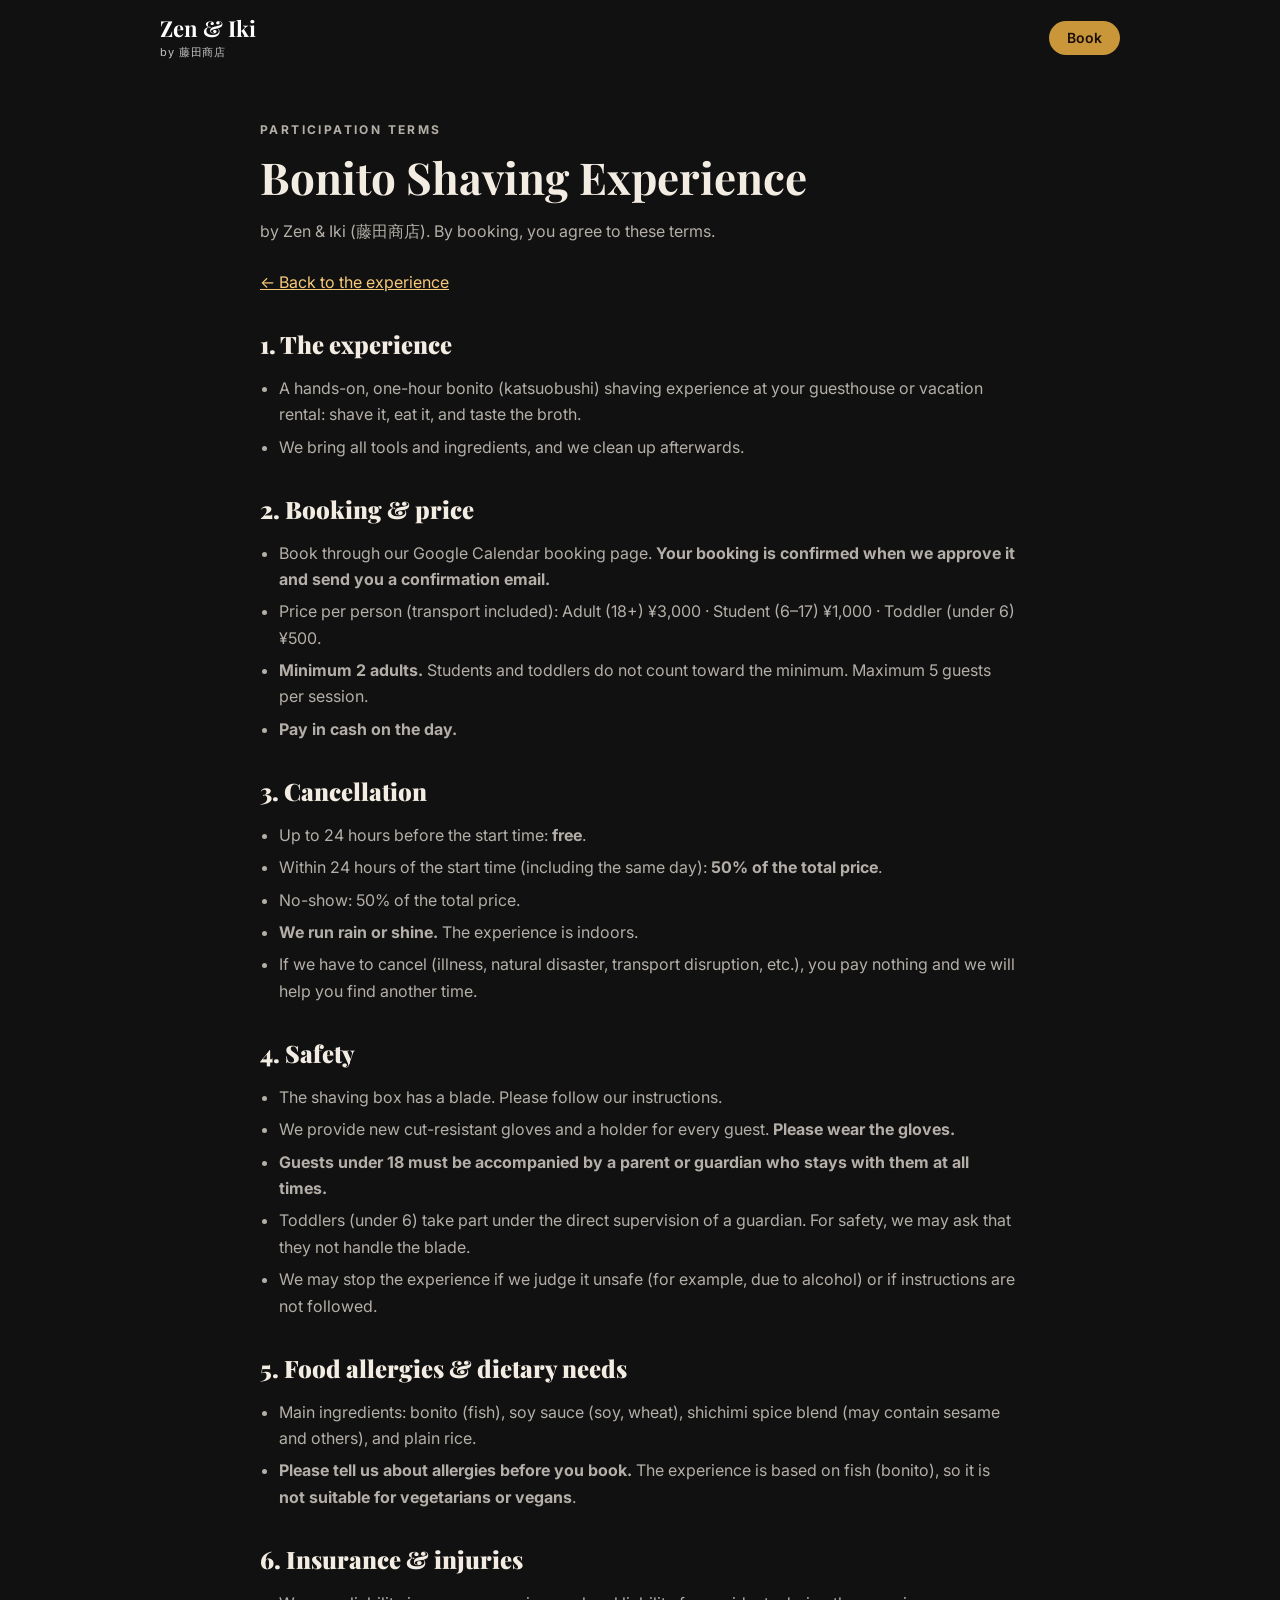
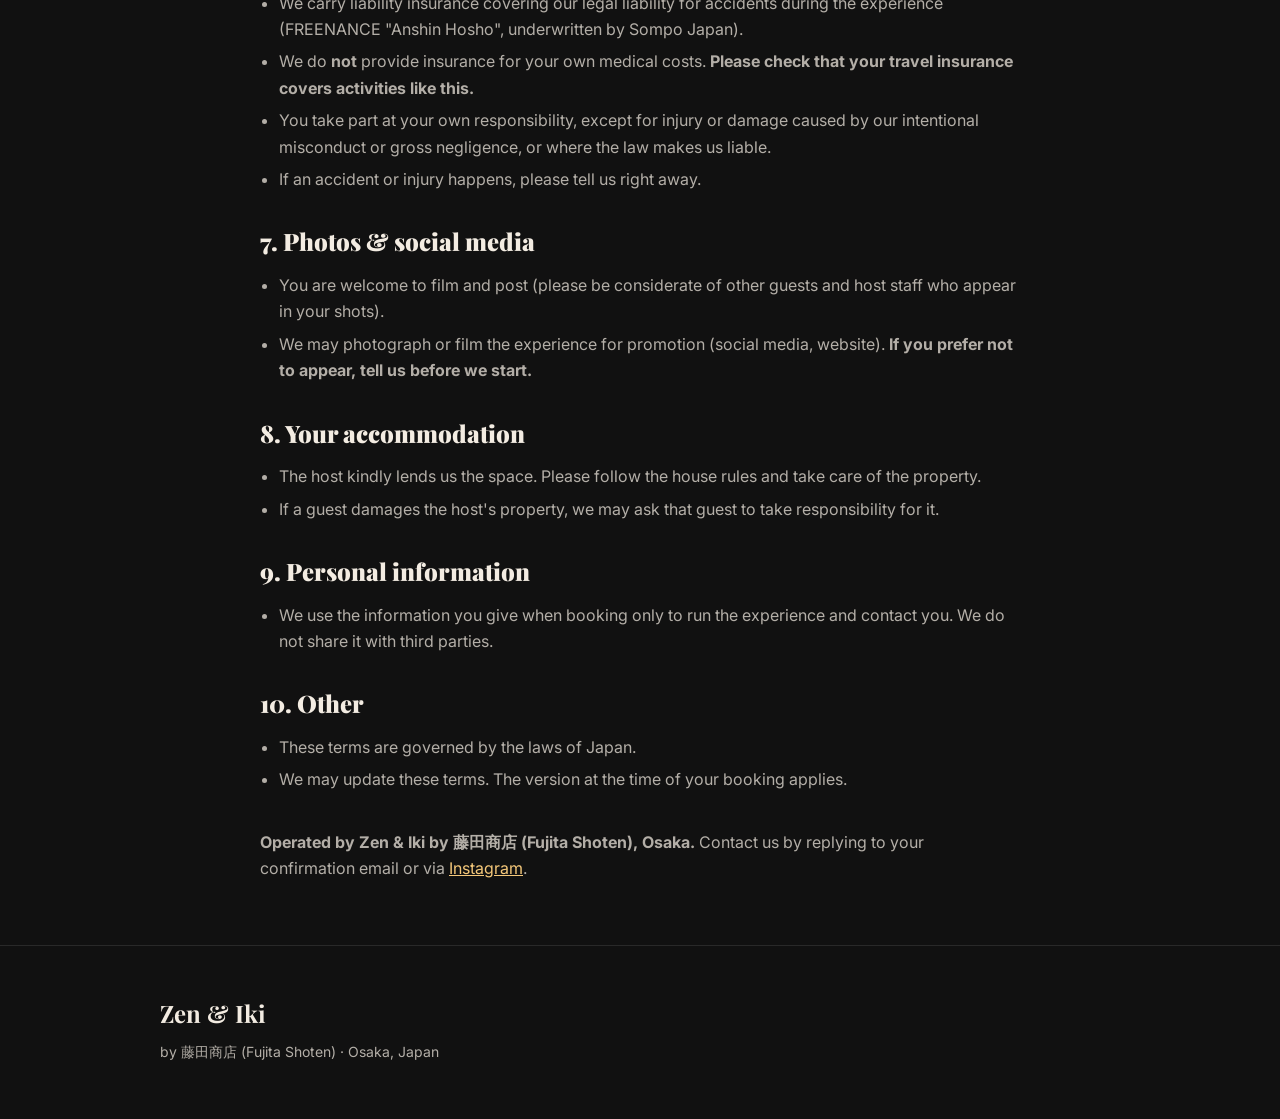
==== terms.html @ d0101f79 "Guesthouse guest landing page (English) with booking embed and terms Co-Authored-By: Claude Sonnet 5" ====
<!DOCTYPE html>
<html lang="en">
<head>
  <meta charset="UTF-8">
  <meta name="viewport" content="width=device-width, initial-scale=1">
  <title>Participation Terms | Zen &amp; Iki</title>
  <meta name="description" content="Participation terms for the Zen &amp; Iki bonito shaving experience: booking, price, cancellation, safety, allergies, insurance and photos.">
  <meta name="theme-color" content="#111111">
  <link rel="icon" href="assets/favicon.svg" type="image/svg+xml">
  <link rel="preconnect" href="https://fonts.googleapis.com">
  <link rel="preconnect" href="https://fonts.gstatic.com" crossorigin>
  <link rel="stylesheet" href="https://fonts.googleapis.com/css2?family=Inter:wght@400;500;600;700&family=Playfair+Display:ital,wght@0,700;0,900;1,700&display=swap">
  <link rel="stylesheet" href="styles.css">
</head>
<body>

<header class="site-header">
  <div class="wrap">
    <a class="brand" href="./"><b>Zen &amp; Iki</b><span>by 藤田商店</span></a>
    <a class="btn small" href="./#book">Book</a>
  </div>
</header>

<main class="wrap doc">
  <p class="kicker">Participation terms</p>
  <h1>Bonito Shaving Experience</h1>
  <p>by Zen &amp; Iki (藤田商店). By booking, you agree to these terms.</p>
  <a class="back" href="./">← Back to the experience</a>

  <!-- 本文は docs/参加規約_EN.md と同じ内容。どちらかを直したら両方そろえる -->
  <h2>1. The experience</h2>
  <ul>
    <li>A hands-on, one-hour bonito (katsuobushi) shaving experience at your guesthouse or vacation rental: shave it, eat it, and taste the broth.</li>
    <li>We bring all tools and ingredients, and we clean up afterwards.</li>
  </ul>

  <h2>2. Booking &amp; price</h2>
  <ul>
    <li>Book through our Google Calendar booking page. <strong>Your booking is confirmed when we approve it and send you a confirmation email.</strong></li>
    <li>Price per person (transport included): Adult (18+) ¥3,000 · Student (6–17) ¥1,000 · Toddler (under 6) ¥500.</li>
    <li><strong>Minimum 2 adults.</strong> Students and toddlers do not count toward the minimum. Maximum 5 guests per session.</li>
    <li><strong>Pay in cash on the day.</strong></li>
  </ul>

  <h2>3. Cancellation</h2>
  <ul>
    <li>Up to 24 hours before the start time: <strong>free</strong>.</li>
    <li>Within 24 hours of the start time (including the same day): <strong>50% of the total price</strong>.</li>
    <li>No-show: 50% of the total price.</li>
    <li><strong>We run rain or shine.</strong> The experience is indoors.</li>
    <li>If we have to cancel (illness, natural disaster, transport disruption, etc.), you pay nothing and we will help you find another time.</li>
  </ul>

  <h2>4. Safety</h2>
  <ul>
    <li>The shaving box has a blade. Please follow our instructions.</li>
    <li>We provide new cut-resistant gloves and a holder for every guest. <strong>Please wear the gloves.</strong></li>
    <li><strong>Guests under 18 must be accompanied by a parent or guardian who stays with them at all times.</strong></li>
    <li>Toddlers (under 6) take part under the direct supervision of a guardian. For safety, we may ask that they not handle the blade.</li>
    <li>We may stop the experience if we judge it unsafe (for example, due to alcohol) or if instructions are not followed.</li>
  </ul>

  <h2>5. Food allergies &amp; dietary needs</h2>
  <ul>
    <li>Main ingredients: bonito (fish), soy sauce (soy, wheat), shichimi spice blend (may contain sesame and others), and plain rice.</li>
    <li><strong>Please tell us about allergies before you book.</strong> The experience is based on fish (bonito), so it is <strong>not suitable for vegetarians or vegans</strong>.</li>
  </ul>

  <h2>6. Insurance &amp; injuries</h2>
  <ul>
    <li>We carry liability insurance covering our legal liability for accidents during the experience (FREENANCE "Anshin Hosho", underwritten by Sompo Japan).</li>
    <li>We do <strong>not</strong> provide insurance for your own medical costs. <strong>Please check that your travel insurance covers activities like this.</strong></li>
    <li>You take part at your own responsibility, except for injury or damage caused by our intentional misconduct or gross negligence, or where the law makes us liable.</li>
    <li>If an accident or injury happens, please tell us right away.</li>
  </ul>

  <h2>7. Photos &amp; social media</h2>
  <ul>
    <li>You are welcome to film and post (please be considerate of other guests and host staff who appear in your shots).</li>
    <li>We may photograph or film the experience for promotion (social media, website). <strong>If you prefer not to appear, tell us before we start.</strong></li>
  </ul>

  <h2>8. Your accommodation</h2>
  <ul>
    <li>The host kindly lends us the space. Please follow the house rules and take care of the property.</li>
    <li>If a guest damages the host's property, we may ask that guest to take responsibility for it.</li>
  </ul>

  <h2>9. Personal information</h2>
  <ul>
    <li>We use the information you give when booking only to run the experience and contact you. We do not share it with third parties.</li>
  </ul>

  <h2>10. Other</h2>
  <ul>
    <li>These terms are governed by the laws of Japan.</li>
    <li>We may update these terms. The version at the time of your booking applies.</li>
  </ul>

  <p style="margin-top:36px"><strong>Operated by Zen &amp; Iki by 藤田商店 (Fujita Shoten), Osaka.</strong> Contact us by replying to your confirmation email or via
    <a href="https://www.instagram.com/100sauce.fujita" target="_blank" rel="noopener noreferrer">Instagram</a>.</p>
</main>

<footer>
  <div class="wrap">
    <div class="brand-line">Zen &amp; Iki</div>
    <p>by 藤田商店 (Fujita Shoten) · Osaka, Japan</p>
  </div>
</footer>

</body>
</html>
---- styles.css ----
/* Zen & Iki — guesthouse guest landing page */
:root {
  --bg: #111;
  --bg-alt: #18130f;
  --surface: #1f1914;
  --line: rgba(255, 255, 255, 0.1);
  --text: #f3ece2;
  --muted: rgba(243, 236, 226, 0.72);
  --gold: #c9963a;
  --gold-soft: #f5c87a;
  --on-gold: #1a0f05;
  --radius: 14px;
  --serif: 'Playfair Display', Georgia, serif;
  --sans: 'Inter', system-ui, -apple-system, 'Segoe UI', sans-serif;
}

*, *::before, *::after { box-sizing: border-box; }
html { scroll-behavior: smooth; }
body {
  margin: 0;
  background: var(--bg);
  color: var(--text);
  font-family: var(--sans);
  font-size: 16px;
  line-height: 1.65;
  -webkit-font-smoothing: antialiased;
}
img { max-width: 100%; display: block; }
a { color: var(--gold-soft); }
a:focus-visible, button:focus-visible, summary:focus-visible {
  outline: 2px solid var(--gold-soft);
  outline-offset: 3px;
}

.wrap { width: 100%; max-width: 1000px; margin: 0 auto; padding: 0 20px; }
section { padding: 64px 0; }
.alt { background: var(--bg-alt); }

.kicker {
  font-size: 12px; font-weight: 700; letter-spacing: 0.2em;
  text-transform: uppercase; color: var(--gold); margin: 0 0 12px;
}
h1, h2, h3 { font-family: var(--serif); line-height: 1.15; margin: 0; }
h2 { font-size: clamp(28px, 5vw, 40px); font-weight: 900; margin-bottom: 12px; }
h2 em, h1 em { font-style: italic; color: var(--gold-soft); }
.lead { color: var(--muted); max-width: 60ch; margin: 0 0 32px; }

/* Buttons */
.btn {
  display: inline-block; text-decoration: none; cursor: pointer;
  background: var(--gold); color: var(--on-gold);
  font: 600 16px/1 var(--sans); padding: 16px 28px;
  border-radius: 999px; border: 0;
}
.btn:hover { background: var(--gold-soft); }
.btn.ghost { background: transparent; color: var(--text); border: 1px solid rgba(255,255,255,.35); }
.btn.ghost:hover { background: rgba(255,255,255,.08); }
.btn.small { padding: 10px 18px; font-size: 14px; }
.btn[aria-disabled="true"] { opacity: .55; pointer-events: none; }

/* Header */
.site-header {
  position: absolute; top: 0; left: 0; right: 0; z-index: 5;
  padding: 16px 0;
}
.site-header .wrap { display: flex; align-items: center; justify-content: space-between; }
.brand { text-decoration: none; color: #fff; line-height: 1.15; }
.brand b { font-family: var(--serif); font-size: 22px; display: block; }
.brand span { font-size: 11px; letter-spacing: .08em; color: rgba(255,255,255,.75); }

/* Hero */
.hero {
  position: relative; min-height: 92vh; min-height: 92svh;
  display: flex; align-items: flex-end; overflow: hidden; background: #0d0804;
}
.hero img {
  position: absolute; inset: 0; width: 100%; height: 100%;
  object-fit: cover; object-position: center 62%;
}
.hero::after {
  content: ""; position: absolute; inset: 0;
  background: linear-gradient(to bottom, rgba(0,0,0,.35) 0%, rgba(0,0,0,.15) 30%, rgba(0,0,0,.88) 100%);
}
.hero .wrap { position: relative; z-index: 2; padding-bottom: 48px; padding-top: 120px; }
.hero h1 { font-size: clamp(36px, 8vw, 68px); font-weight: 900; text-shadow: 0 2px 18px rgba(0,0,0,.6); max-width: 14em; }
.hero .sub { max-width: 52ch; margin: 18px 0 26px; color: rgba(255,255,255,.88); font-size: 17px; }
.cta-row { display: flex; flex-wrap: wrap; gap: 12px; }
.chips { display: flex; flex-wrap: wrap; gap: 8px; margin: 28px 0 0; padding: 0; list-style: none; }
.chips li {
  font-size: 13px; font-weight: 600; padding: 7px 14px; border-radius: 999px;
  background: rgba(255,255,255,.12); border: 1px solid rgba(255,255,255,.2); backdrop-filter: blur(4px);
}

/* Steps */
.steps { display: grid; gap: 20px; grid-template-columns: 1fr; }
.step { background: var(--surface); border: 1px solid var(--line); border-radius: var(--radius); overflow: hidden; }
.step img { width: 100%; height: auto; aspect-ratio: 3 / 2; object-fit: cover; }
.step .body { padding: 20px; }
.step .num { font-family: var(--serif); color: var(--gold); font-size: 30px; font-weight: 900; line-height: 1; }
.step h3 { font-size: 24px; margin: 6px 0 8px; }
.step .time { font-size: 12px; letter-spacing: .12em; text-transform: uppercase; color: var(--muted); }
.step p { color: var(--muted); margin: 8px 0 12px; }
.step .hl { color: var(--gold-soft); font-weight: 600; font-size: 14px; margin: 0; }

/* Why */
.why { display: grid; gap: 16px; grid-template-columns: 1fr; }
.why div { padding: 20px; border: 1px solid var(--line); border-radius: var(--radius); background: var(--surface); }
.why strong { display: block; font-size: 17px; margin-bottom: 4px; }
.why p { margin: 0; color: var(--muted); font-size: 15px; }

/* Price */
.price-grid { display: grid; gap: 14px; grid-template-columns: 1fr; margin-bottom: 28px; }
.price-card { padding: 20px; border: 1px solid var(--line); border-radius: var(--radius); background: var(--surface); }
.price-card.main { border-color: var(--gold); }
.price-card .who { font-size: 13px; letter-spacing: .1em; text-transform: uppercase; color: var(--muted); }
.price-card .amt { font-family: var(--serif); font-size: 38px; font-weight: 900; color: var(--gold-soft); line-height: 1.1; }
.price-card .amt small { font-family: var(--sans); font-size: 14px; font-weight: 500; color: var(--muted); }
.price-card .age { font-size: 14px; color: var(--muted); }
.facts { list-style: none; margin: 0; padding: 0; border-top: 1px solid var(--line); }
.facts li { display: grid; grid-template-columns: 9em 1fr; gap: 12px; padding: 14px 0; border-bottom: 1px solid var(--line); }
.facts b { color: var(--gold); font-size: 13px; letter-spacing: .08em; text-transform: uppercase; }

/* Safety */
.notes { display: grid; gap: 16px; grid-template-columns: 1fr; }
.note { padding: 20px; border-left: 3px solid var(--gold); background: var(--surface); border-radius: 0 var(--radius) var(--radius) 0; }
.note h3 { font-size: 20px; margin-bottom: 6px; }
.note p { margin: 0; color: var(--muted); font-size: 15px; }

/* Booking */
.how-book { display: grid; gap: 12px; grid-template-columns: 1fr; margin: 0 0 28px; padding: 0; list-style: none; counter-reset: s; }
.how-book li { counter-increment: s; display: flex; gap: 14px; align-items: flex-start; color: var(--muted); }
.how-book li::before {
  content: counter(s); flex: none; width: 30px; height: 30px; border-radius: 50%;
  background: var(--gold); color: var(--on-gold); font-weight: 700;
  display: grid; place-items: center; font-size: 14px;
}
.booking-frame { background: #fff; border-radius: var(--radius); overflow: hidden; }
.booking-frame iframe { width: 100%; height: 760px; border: 0; display: block; }
.booking-pending {
  display: none; padding: 28px; border: 1px dashed var(--gold); border-radius: var(--radius); color: var(--muted);
}
.is-pending .booking-pending { display: block; }
.frame-fallback { margin: 12px 0 0; font-size: 14px; color: var(--muted); }
.is-pending .frame-fallback { display: none; }
.policy { margin-top: 28px; padding: 22px; border: 1px solid var(--line); border-radius: var(--radius); background: var(--surface); }
.policy h3 { font-size: 22px; margin-bottom: 10px; }
.policy ul { margin: 0; padding-left: 1.2em; color: var(--muted); }
.policy li { margin: 6px 0; }

/* FAQ */
.faq details { border-bottom: 1px solid var(--line); }
.faq summary { cursor: pointer; list-style: none; padding: 18px 0; font-weight: 600; display: flex; justify-content: space-between; gap: 16px; }
.faq summary::-webkit-details-marker { display: none; }
.faq summary::after { content: "+"; color: var(--gold); font-size: 22px; line-height: 1; }
.faq details[open] summary::after { content: "–"; }
.faq details p { margin: 0 0 18px; color: var(--muted); max-width: 62ch; }

/* Footer */
footer { padding: 48px 0 110px; border-top: 1px solid var(--line); }
footer .brand-line { font-family: var(--serif); font-size: 24px; font-weight: 700; }
footer p { color: var(--muted); margin: 6px 0 0; font-size: 14px; }
.foot-links { display: flex; flex-wrap: wrap; gap: 18px; margin-top: 18px; font-size: 14px; }

/* Sticky CTA (mobile) */
.sticky {
  position: fixed; left: 0; right: 0; bottom: 0; z-index: 20;
  padding: 12px 16px calc(12px + env(safe-area-inset-bottom));
  background: rgba(17,17,17,.95); border-top: 1px solid var(--line);
  transform: translateY(110%); visibility: hidden; transition: transform .25s ease, visibility 0s linear .25s;
}
.sticky.show { transform: none; visibility: visible; transition: transform .25s ease, visibility 0s; }
.sticky .btn { display: block; text-align: center; width: 100%; }
@media (prefers-reduced-motion: reduce) { .sticky { transition: none; } html { scroll-behavior: auto; } }

/* Terms page */
.doc { padding: 120px 0 48px; max-width: 760px; }
.doc h1 { font-size: clamp(30px, 6vw, 44px); margin-bottom: 8px; }
.doc h2 { font-size: 24px; margin: 36px 0 10px; }
.doc ul { color: var(--muted); padding-left: 1.2em; }
.doc li { margin: 6px 0; }
.doc p { color: var(--muted); }
.doc .back { display: inline-block; margin-top: 8px; }

@media (min-width: 760px) {
  section { padding: 96px 0; }
  .steps { grid-template-columns: repeat(3, 1fr); }
  .why { grid-template-columns: repeat(2, 1fr); }
  .price-grid { grid-template-columns: repeat(3, 1fr); }
  .notes { grid-template-columns: repeat(3, 1fr); }
  .how-book { grid-template-columns: repeat(3, 1fr); }
  .sticky { display: none; }
  footer { padding-bottom: 56px; }
}
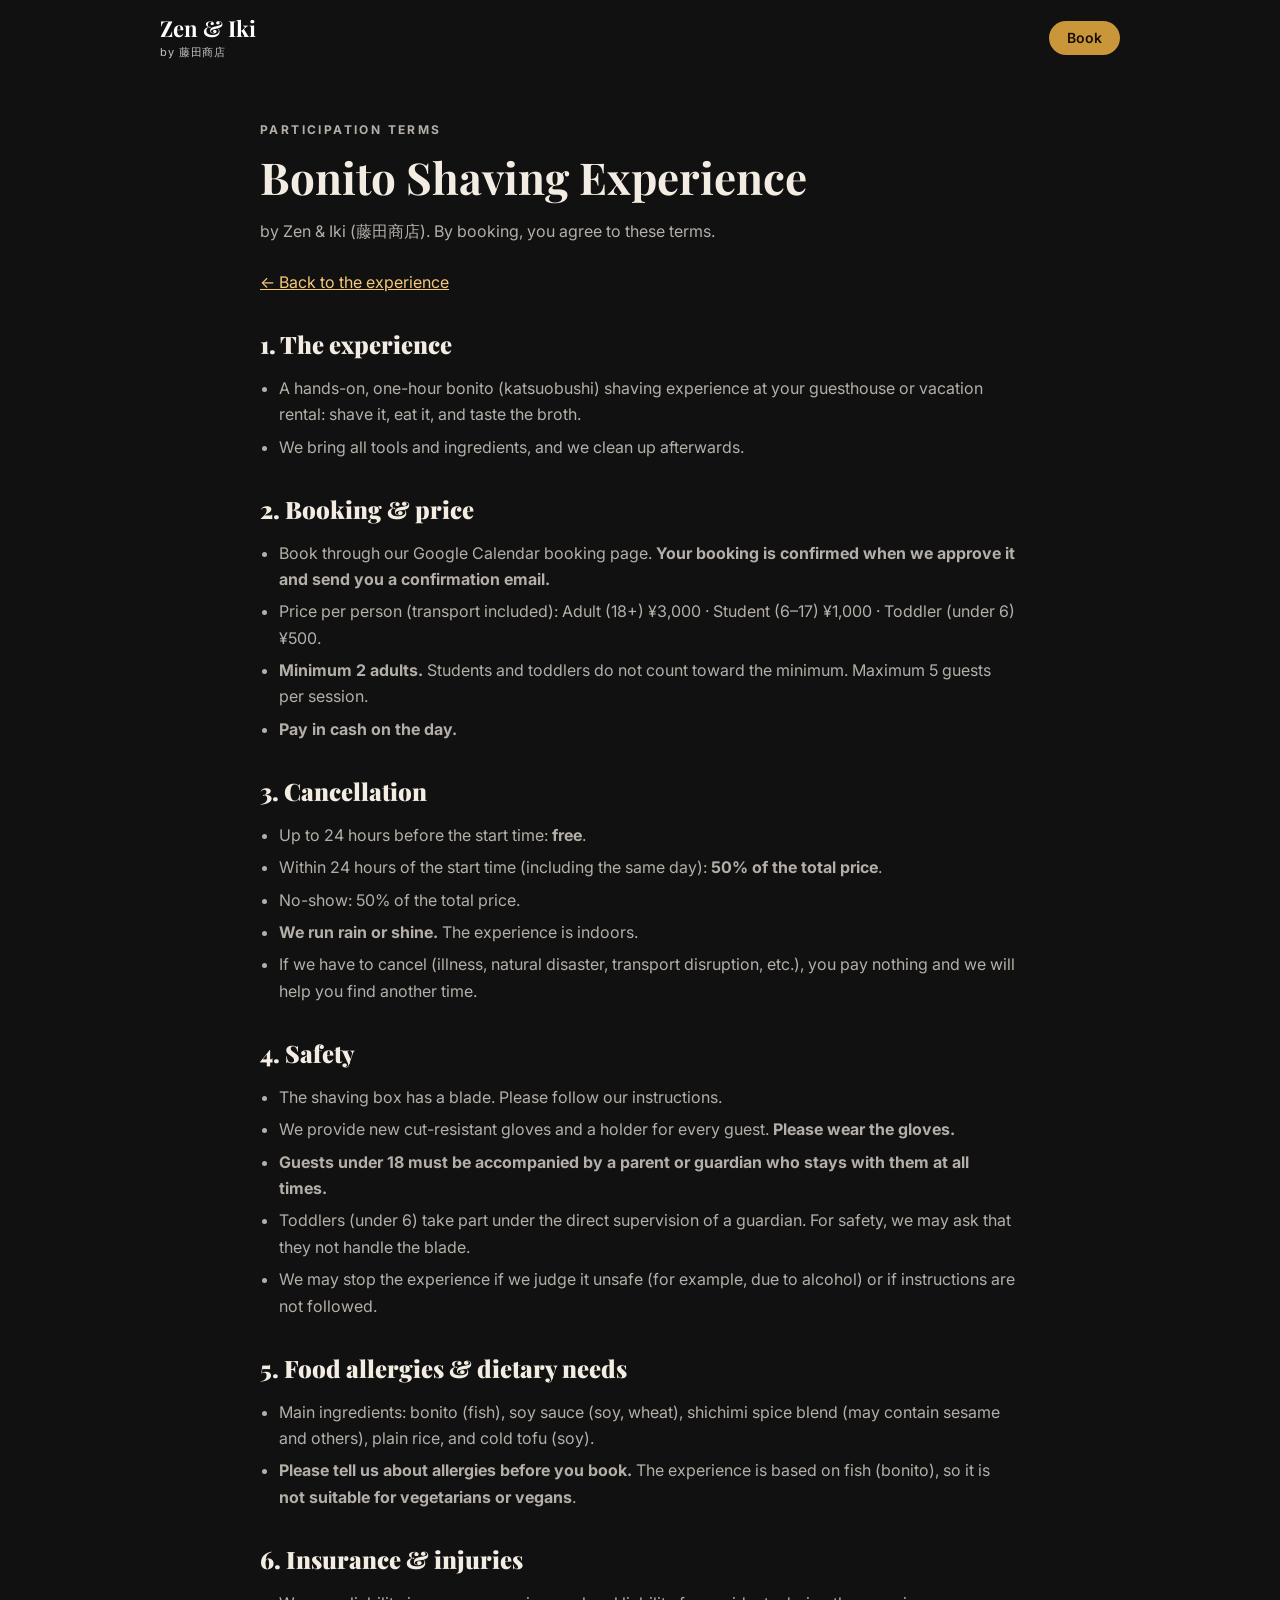
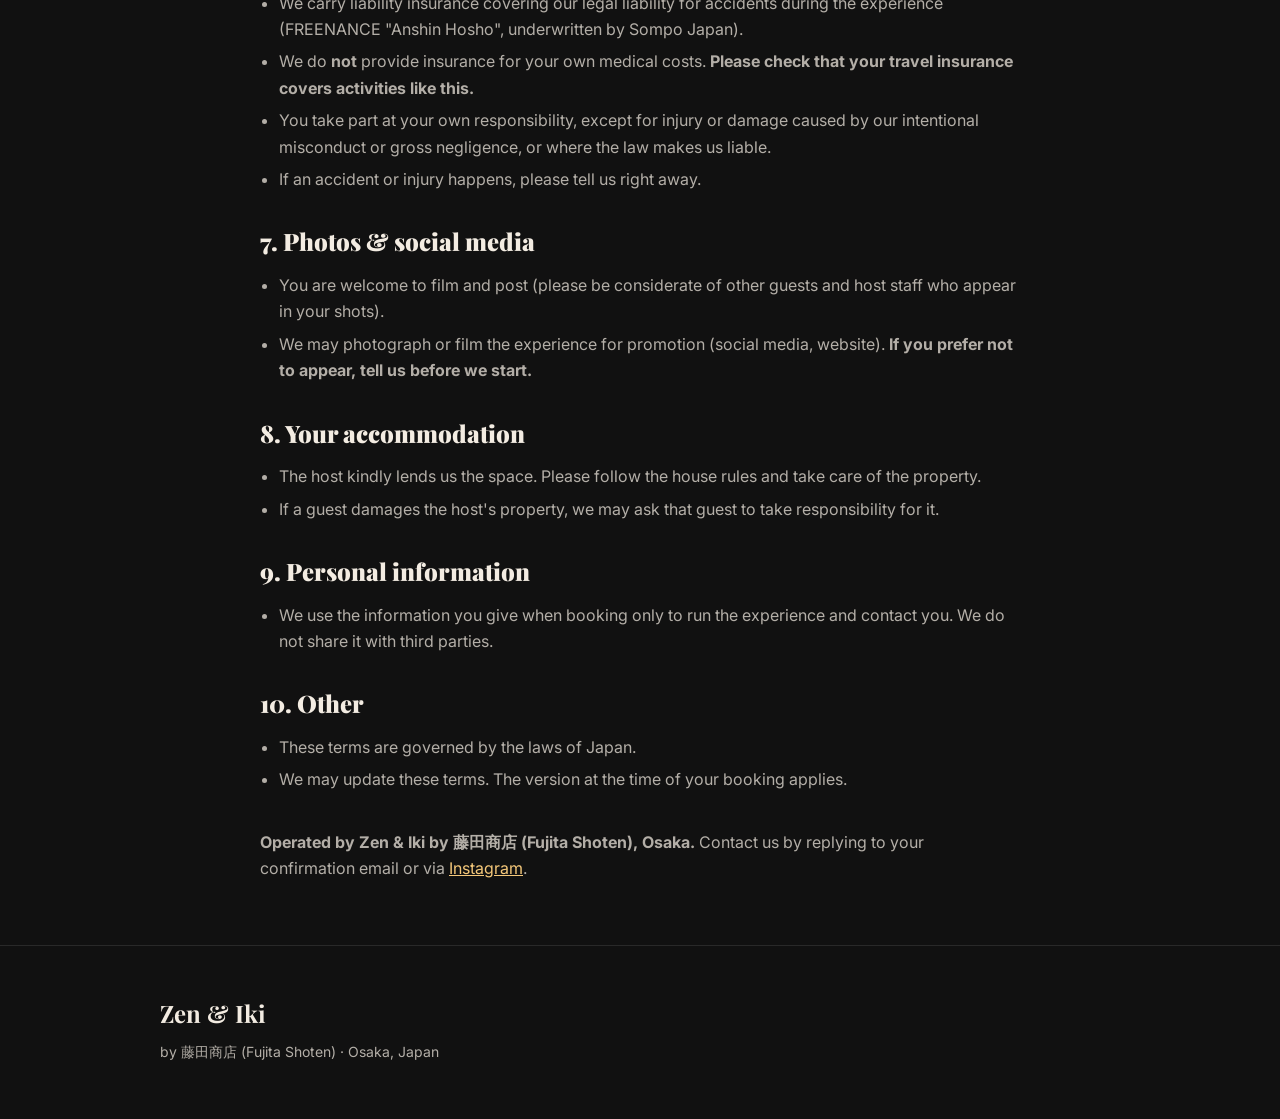
==== commit 737e80e3: "Add chilled tofu (hiyayakko) to the experience: eat step, included items, allergy info Co-Authored-B" ====
--- a/terms.html
+++ b/terms.html
@@ -62,7 +62,7 @@
 
   <h2>5. Food allergies &amp; dietary needs</h2>
   <ul>
-    <li>Main ingredients: bonito (fish), soy sauce (soy, wheat), shichimi spice blend (may contain sesame and others), and plain rice.</li>
+    <li>Main ingredients: bonito (fish), soy sauce (soy, wheat), shichimi spice blend (may contain sesame and others), plain rice, and cold tofu (soy).</li>
     <li><strong>Please tell us about allergies before you book.</strong> The experience is based on fish (bonito), so it is <strong>not suitable for vegetarians or vegans</strong>.</li>
   </ul>
 
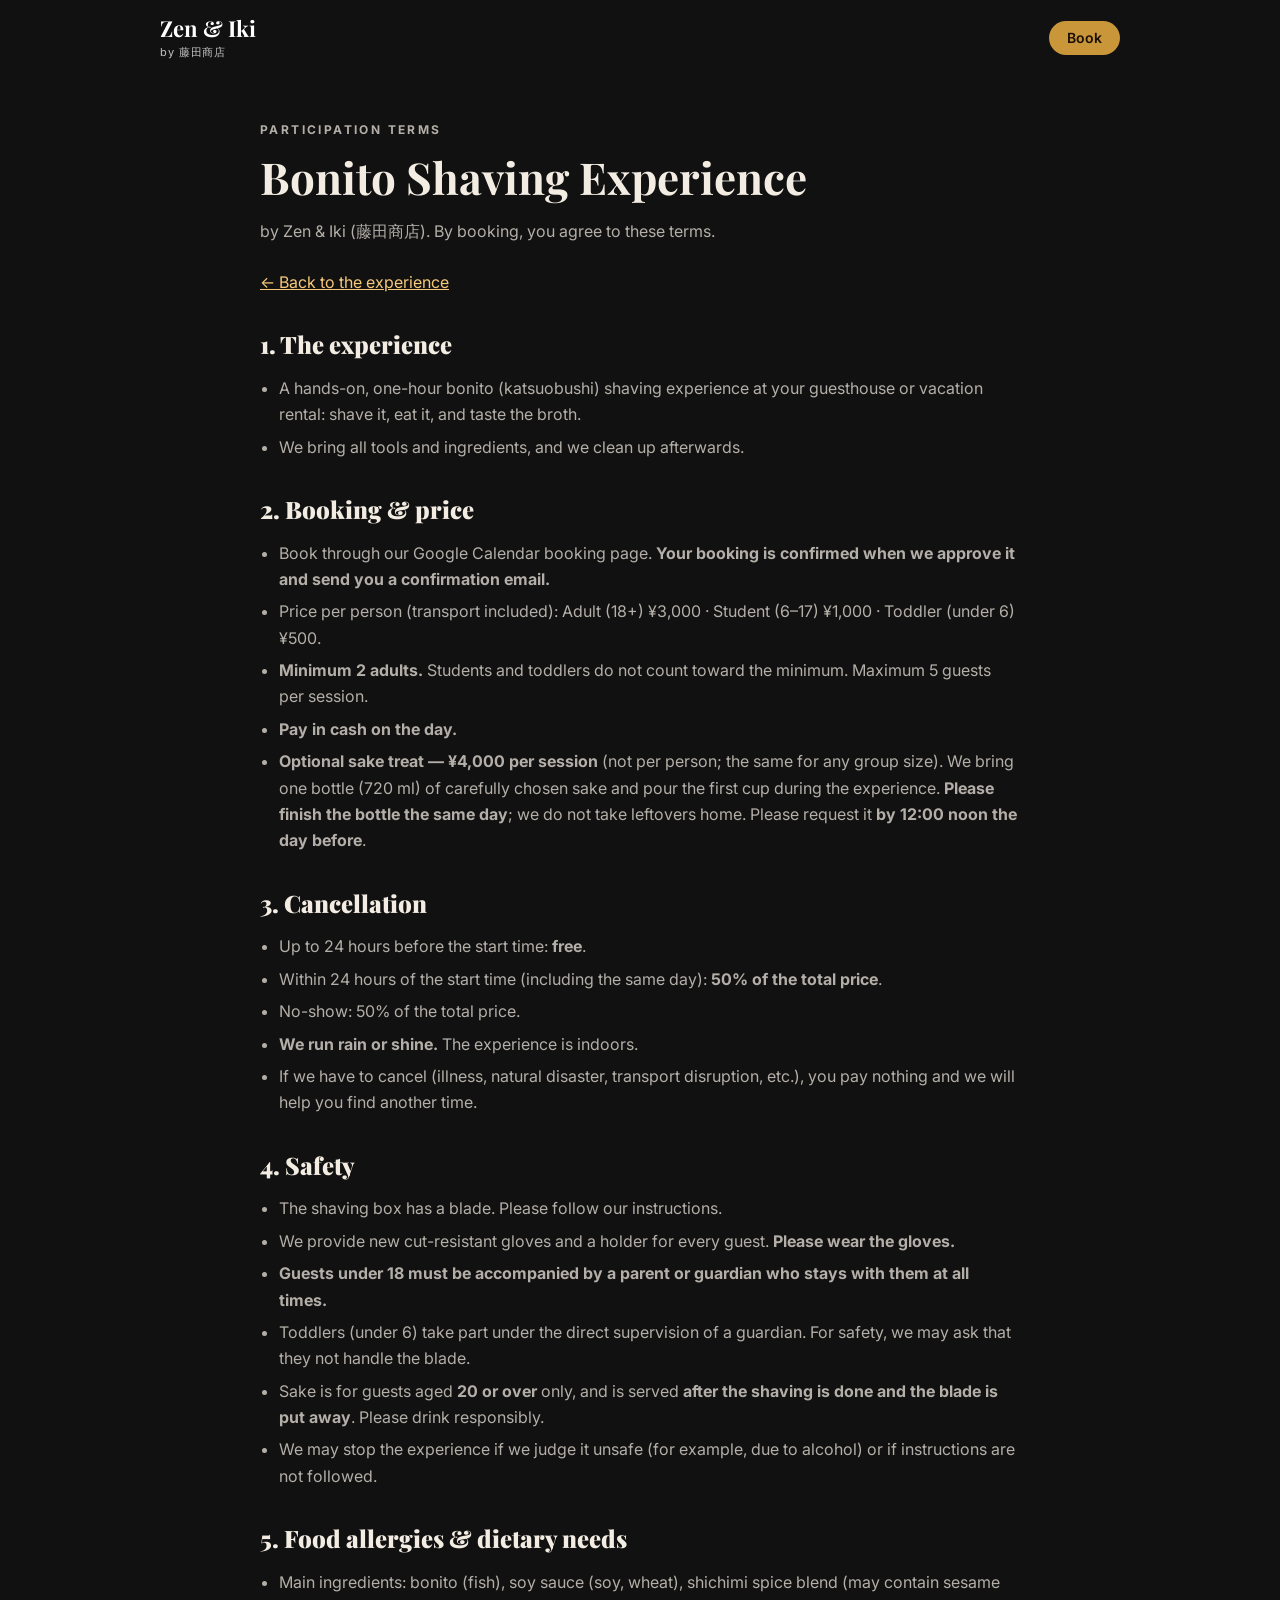
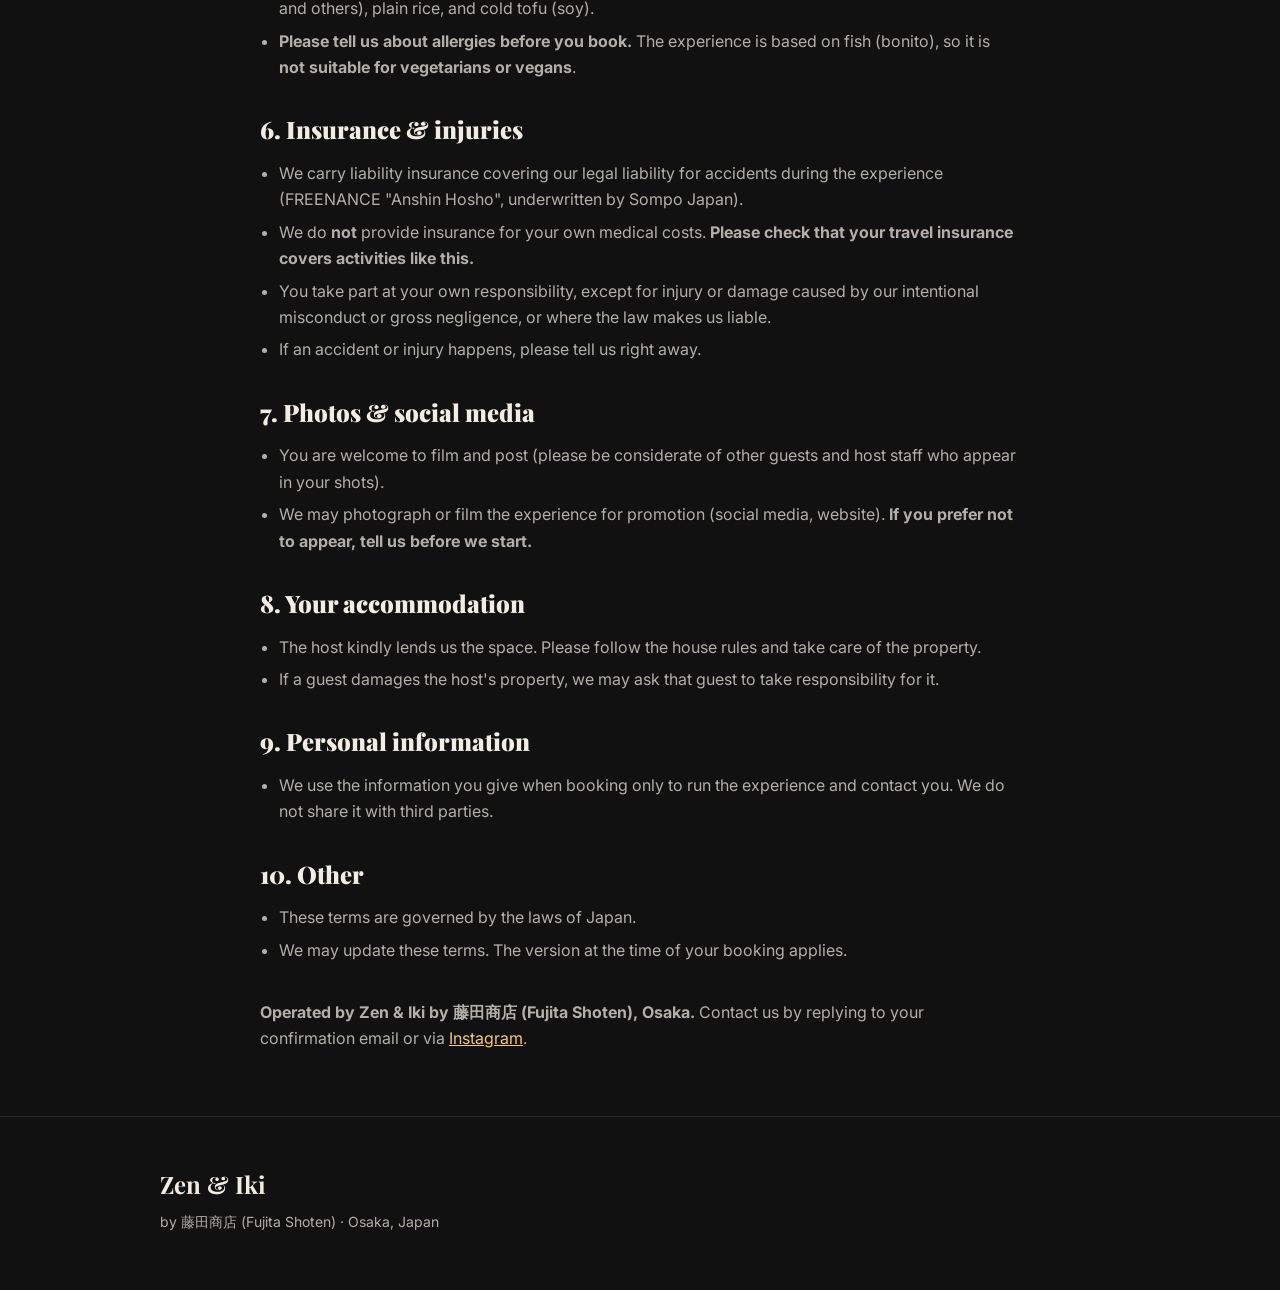
==== commit 1fde389e: "Add optional sake treat (¥4,000 per session): price details, FAQ, safety note, terms Co-Authored-By:" ====
--- a/terms.html
+++ b/terms.html
@@ -40,6 +40,7 @@
     <li>Price per person (transport included): Adult (18+) ¥3,000 · Student (6–17) ¥1,000 · Toddler (under 6) ¥500.</li>
     <li><strong>Minimum 2 adults.</strong> Students and toddlers do not count toward the minimum. Maximum 5 guests per session.</li>
     <li><strong>Pay in cash on the day.</strong></li>
+    <li><strong>Optional sake treat — ¥4,000 per session</strong> (not per person; the same for any group size). We bring one bottle (720 ml) of carefully chosen sake and pour the first cup during the experience. <strong>Please finish the bottle the same day</strong>; we do not take leftovers home. Please request it <strong>by 12:00 noon the day before</strong>.</li>
   </ul>
 
   <h2>3. Cancellation</h2>
@@ -57,6 +58,7 @@
     <li>We provide new cut-resistant gloves and a holder for every guest. <strong>Please wear the gloves.</strong></li>
     <li><strong>Guests under 18 must be accompanied by a parent or guardian who stays with them at all times.</strong></li>
     <li>Toddlers (under 6) take part under the direct supervision of a guardian. For safety, we may ask that they not handle the blade.</li>
+    <li>Sake is for guests aged <strong>20 or over</strong> only, and is served <strong>after the shaving is done and the blade is put away</strong>. Please drink responsibly.</li>
     <li>We may stop the experience if we judge it unsafe (for example, due to alcohol) or if instructions are not followed.</li>
   </ul>
 
@@ -98,7 +100,7 @@
   </ul>
 
   <p style="margin-top:36px"><strong>Operated by Zen &amp; Iki by 藤田商店 (Fujita Shoten), Osaka.</strong> Contact us by replying to your confirmation email or via
-    <a href="https://www.instagram.com/100sauce.fujita" target="_blank" rel="noopener noreferrer">Instagram</a>.</p>
+    <a href="https://www.instagram.com/katsuobushi.osaka" target="_blank" rel="noopener noreferrer">Instagram</a>.</p>
 </main>
 
 <footer>
